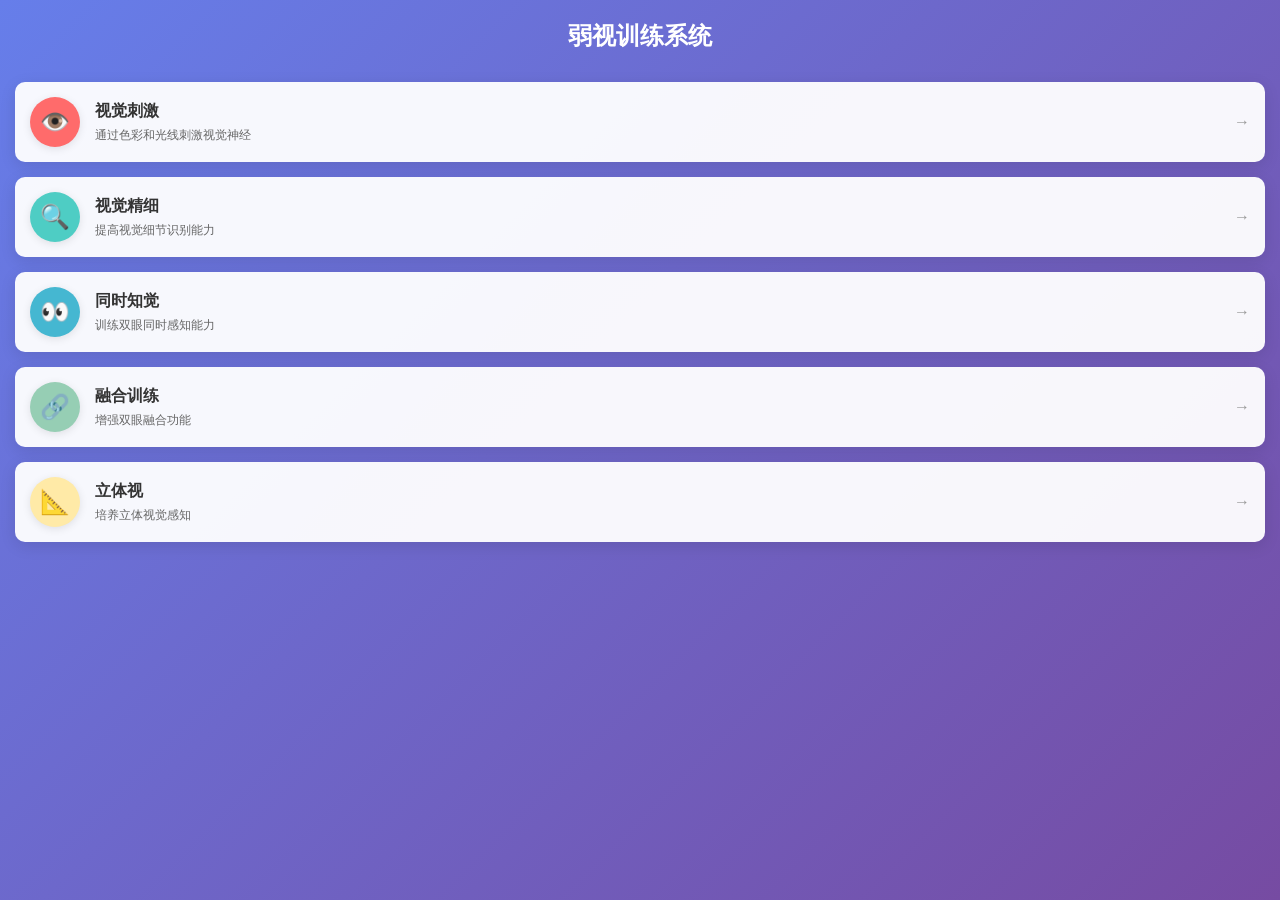
==== index.html @ 5271a369 "首次提交" ====
<!DOCTYPE html>
<html lang="zh-CN">
  <head>
    <link rel="stylesheet" href="/assets/uni.d2d02b84.css">

    <meta charset="UTF-8" />
    <script>
      var coverSupport = 'CSS' in window && typeof CSS.supports === 'function' && (CSS.supports('top: env(a)') ||
        CSS.supports('top: constant(a)'))
      document.write(
        '<meta name="viewport" content="width=device-width, user-scalable=no, initial-scale=1.0, maximum-scale=1.0, minimum-scale=1.0' +
        (coverSupport ? ', viewport-fit=cover' : '') + '" />')
    </script>
    <title>rsxl</title>
    <!--preload-links-->
    <!--app-context-->
    <script type="module" crossorigin src="/assets/index-x67Acqyc.js"></script>
    <link rel="stylesheet" crossorigin href="/assets/index-C7CChAY5.css">
  </head>
  <body>
    <div id="app"><!--app-html--></div>
  </body>
</html>
---- assets/uni.d2d02b84.css ----
@keyframes once-show{0%{top:0}}uni-resize-sensor,uni-resize-sensor>div{position:absolute;left:0;top:0;right:0;bottom:0;overflow:hidden}uni-resize-sensor{display:block;z-index:-1;visibility:hidden;animation:once-show 1ms}uni-resize-sensor>div>div{position:absolute;left:0;top:0}uni-resize-sensor>div:first-child>div{width:100000px;height:100000px}uni-resize-sensor>div:last-child>div{width:200%;height:200%}uni-text[selectable]{cursor:auto;-webkit-user-select:text;user-select:text}uni-text{white-space:pre-line}uni-view{display:block}uni-view[hidden]{display:none}uni-toast{position:fixed;top:0;right:0;bottom:0;left:0;z-index:999;display:block;box-sizing:border-box;pointer-events:none;font-size:16px}.uni-sample-toast{position:fixed;z-index:999;top:50%;left:50%;transform:translate(-50%,-50%);text-align:center;max-width:80%}.uni-simple-toast__text{display:inline-block;vertical-align:middle;color:#fff;background-color:rgba(17,17,17,.7);padding:10px 20px;border-radius:5px;font-size:13px;text-align:center;max-width:100%;word-break:break-word;white-space:normal}uni-toast .uni-mask{pointer-events:auto}.uni-toast{position:fixed;z-index:999;width:8em;top:50%;left:50%;transform:translate(-50%,-50%);background:rgba(17,17,17,.7);text-align:center;border-radius:5px;color:#fff}.uni-toast *{box-sizing:border-box}.uni-toast__icon{margin:20px 0 0;width:38px!important;height:38px!important;vertical-align:baseline!important}.uni-icon_toast{margin:15px 0 0}.uni-icon_toast.uni-icon-success-no-circle:before{color:#fff;font-size:55px}.uni-icon_toast.uni-loading{margin:20px 0 0;width:38px;height:38px;vertical-align:baseline}.uni-toast__content{margin:0 0 15px}uni-web-view{display:flex}uni-web-view.uni-webview--fullscreen{position:absolute;left:0;right:0;top:0;bottom:0}uni-web-view.uni-webview{flex:1}uni-web-view.uni-webview>iframe{width:100%;height:100%;border:none}
---- assets/index-C7CChAY5.css ----
*{margin:0;-webkit-tap-highlight-color:transparent}html,body{-webkit-user-select:none;user-select:none;width:100%;height:100%}body{overflow-x:hidden;font-size:16px}uni-app,uni-page,uni-page-wrapper,uni-page-body{display:block;box-sizing:border-box;width:100%}uni-page-wrapper{position:relative}#app,uni-app,uni-page,uni-page-wrapper{height:100%}.uni-mask{position:fixed;z-index:999;top:0;right:0;left:0;bottom:0;background:rgba(0,0,0,.5)}.uni-fade-enter-active,.uni-fade-leave-active{transition-duration:.25s;transition-property:opacity;transition-timing-function:ease}.uni-fade-enter-from,.uni-fade-leave-active{opacity:0}.uni-loading,uni-button[loading]:before{background-color:transparent;background-image:url(data:image/svg+xml;base64,\ [base64]);background-repeat:no-repeat}.uni-loading{width:20px;height:20px;display:inline-block;vertical-align:middle;animation:uni-loading 1s steps(12,end) infinite;background-size:100%}@keyframes uni-loading{0%{transform:rotate3d(0,0,1,0)}to{transform:rotate3d(0,0,1,360deg)}}html{--primary-color: #007aff;--UI-BG: #fff;--UI-BG-1: #f7f7f7;--UI-BG-2: #fff;--UI-BG-3: #f7f7f7;--UI-BG-4: #4c4c4c;--UI-BG-5: #fff;--UI-FG: #000;--UI-FG-0: rgba(0, 0, 0, .9);--UI-FG-HALF: rgba(0, 0, 0, .9);--UI-FG-1: rgba(0, 0, 0, .5);--UI-FG-2: rgba(0, 0, 0, .3);--UI-FG-3: rgba(0, 0, 0, .1)}uni-page[data-type] uni-page-body{background-color:transparent}body:after{position:fixed;content:"";left:-1000px;top:-1000px;animation:shadow-preload .1s;animation-delay:3s}@keyframes shadow-preload{0%{background-image:url(https://cdn.dcloud.net.cn/img/shadow-grey.png)}to{background-image:url(https://cdn.dcloud.net.cn/img/shadow-grey.png)}}.uni-async-error{position:absolute;left:0;right:0;top:0;bottom:0;color:#999;padding:100px 10px;text-align:center}.uni-async-loading{box-sizing:border-box;width:100%;padding:50px;text-align:center}.uni-async-loading .uni-loading{width:30px;height:30px}uni-page-head{display:block;box-sizing:border-box}.uni-page-head{position:fixed;left:var(--window-left);right:var(--window-right);height:44px;height:calc(44px + constant(safe-area-inset-top));height:calc(44px + env(safe-area-inset-top));padding:7px 3px;padding-top:calc(7px + constant(safe-area-inset-top));padding-top:calc(7px + env(safe-area-inset-top));display:flex;overflow:hidden;justify-content:space-between;box-sizing:border-box;z-index:998;color:#fff;background-color:#000;transition-property:all}.uni-page-head *{box-sizing:border-box}.uni-page-head .uni-btn-icon{overflow:hidden;min-width:1em;font-style:normal}.uni-page-head-titlePenetrate,.uni-page-head-titlePenetrate .uni-page-head-bd,.uni-page-head-titlePenetrate .uni-page-head-bd *{pointer-events:none}.uni-page-head-titlePenetrate *{pointer-events:auto}.uni-page-head.uni-page-head-transparent .uni-page-head-ft>div{justify-content:center}.uni-page-head~.uni-placeholder{width:100%;height:44px;height:calc(44px + constant(safe-area-inset-top));height:calc(44px + env(safe-area-inset-top))}.uni-placeholder-titlePenetrate{pointer-events:none}.uni-page-head-hd{display:flex;align-items:center;font-size:16px}.uni-page-head-bd{position:absolute;left:70px;right:70px;min-width:0;-webkit-user-select:auto;user-select:auto}.uni-page-head-btn{position:relative;width:auto;margin:0 2px;word-break:keep-all;white-space:pre;cursor:pointer;font-size:0px}.uni-page-head-transparent .uni-page-head-btn{display:flex;align-items:center;width:32px;height:32px;border-radius:50%;background-color:rgba(0,0,0,.5)}.uni-page-head-btn-red-dot:after{content:attr(badge-text);position:absolute;right:0;top:0;background-color:red;color:#fff;width:18px;height:18px;line-height:18px;border-radius:18px;overflow:hidden;transform:scale(.5) translate(40%,-40%);transform-origin:100% 0}.uni-page-head-btn-red-dot[badge-text]:after{font-size:12px;width:auto;min-width:18px;max-width:42px;text-align:center;padding:0 3px;transform:scale(.7) translate(40%,-40%)}.uni-page-head-btn-select svg{vertical-align:middle;margin-left:2px;transform:rotate(270deg) scale(.8)}.uni-page-head-search{position:relative;display:flex;flex:1;margin:0 2px;line-height:30px;font-size:15px}.uni-page-head-search-input{width:100%;height:100%;padding-left:34px;text-align:left}.uni-page-head-search-input .uni-input-input:disabled{pointer-events:none}.uni-page-head-search-placeholder{position:absolute;max-width:100%;height:100%;padding-left:34px;overflow:hidden;word-break:keep-all;white-space:pre}.uni-page-head-search-placeholder-right{right:0}.uni-page-head-search-placeholder-center{left:50%;transform:translate(-50%)}.uni-page-head-search-icon{position:absolute;top:0;left:2px;width:30px;height:30px;display:flex;justify-content:center;align-items:center}.uni-page-head-ft{display:flex;align-items:center;flex-direction:row-reverse;font-size:13px}.uni-page-head__title{font-weight:700;font-size:16px;line-height:30px;text-align:center;overflow:hidden;white-space:nowrap;text-overflow:ellipsis}.uni-page-head__title .uni-loading{width:16px;height:16px;margin-top:-3px}.uni-page-head__title .uni-page-head__title_image{width:auto;height:26px;vertical-align:middle}.uni-page-head-shadow{overflow:visible}.uni-page-head-shadow:after{content:"";position:absolute;left:0;right:0;top:100%;height:5px;background-size:100% 100%}uni-page-head[uni-page-head-type=default]~uni-page-wrapper{height:calc(100% - 44px);height:calc(100% - 44px - constant(safe-area-inset-top));height:calc(100% - 44px - env(safe-area-inset-top))}.uni-page-head-shadow-grey:after{background-image:url(https://cdn.dcloud.net.cn/img/shadow-grey.png)}.uni-page-head-shadow-blue:after{background-image:url(https://cdn.dcloud.net.cn/img/shadow-blue.png)}.uni-page-head-shadow-green:after{background-image:url(https://cdn.dcloud.net.cn/img/shadow-green.png)}.uni-page-head-shadow-orange:after{background-image:url(https://cdn.dcloud.net.cn/img/shadow-orange.png)}.uni-page-head-shadow-red:after{background-image:url(https://cdn.dcloud.net.cn/img/shadow-red.png)}.uni-page-head-shadow-yellow:after{background-image:url(https://cdn.dcloud.net.cn/img/shadow-yellow.png)}
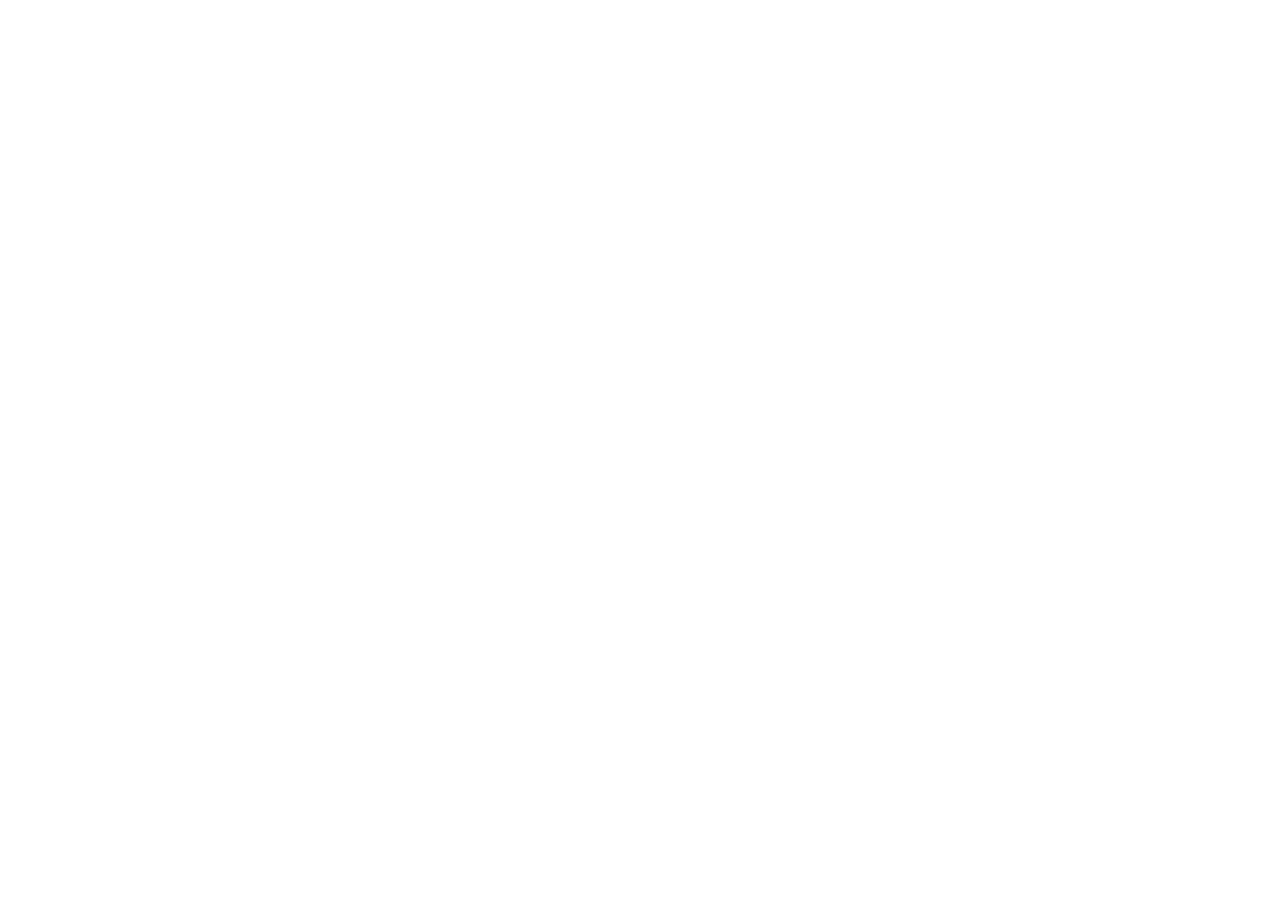
==== commit e20bedfd: "添加键盘显示与隐藏，添加视觉刺激中的键盘显示，添加视觉刺激中的说明" ====
--- a/index.html
+++ b/index.html
@@ -14,7 +14,7 @@
     <title>rsxl</title>
     <!--preload-links-->
     <!--app-context-->
-    <script type="module" crossorigin src="/assets/index-x67Acqyc.js"></script>
+    <script type="module" crossorigin src="/assets/index-DnNSOts4.js"></script>
     <link rel="stylesheet" crossorigin href="/assets/index-C7CChAY5.css">
   </head>
   <body>
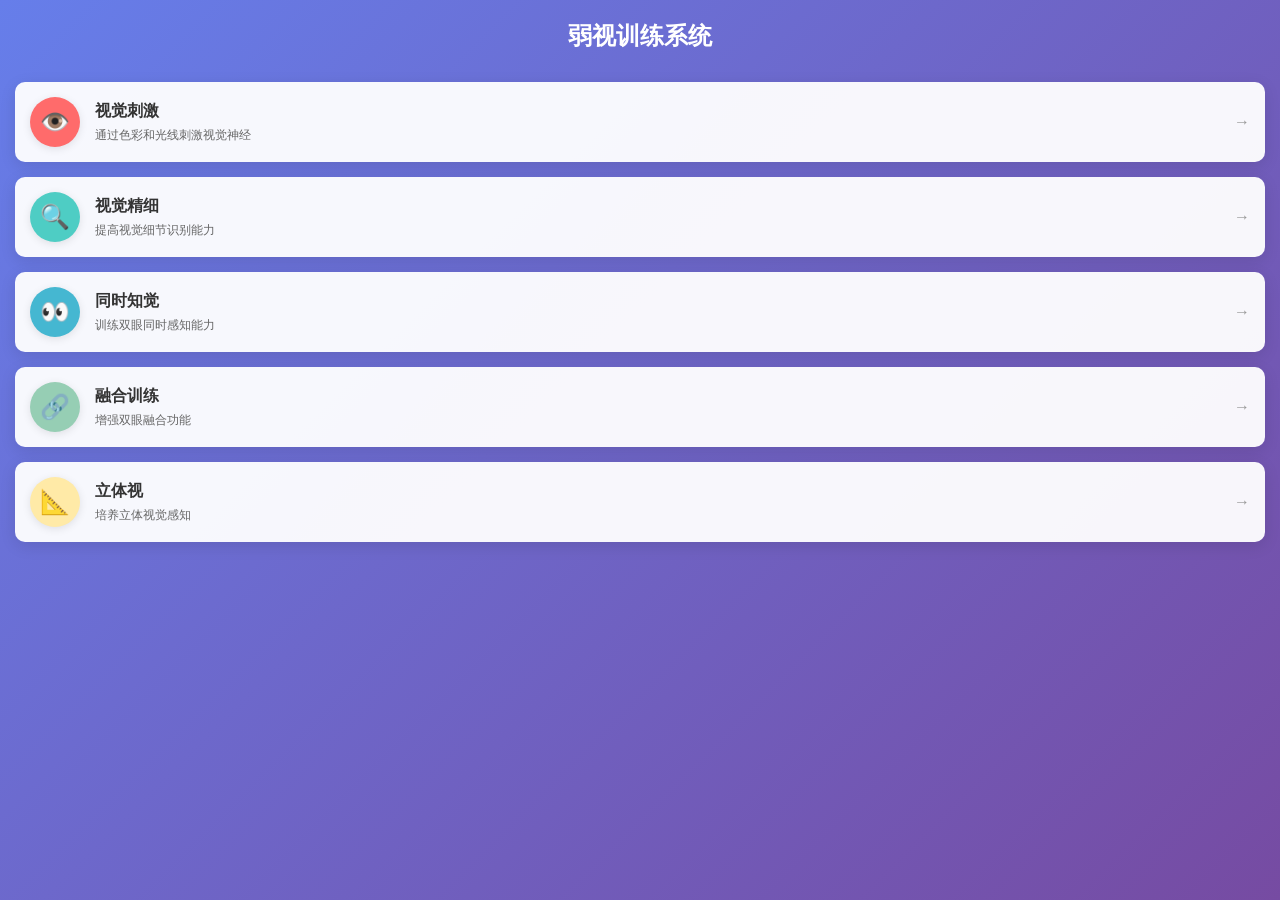
==== commit 003c8a08: "增加键盘显示" ====
--- a/index.html
+++ b/index.html
@@ -14,7 +14,7 @@
     <title>rsxl</title>
     <!--preload-links-->
     <!--app-context-->
-    <script type="module" crossorigin src="/assets/index-DnNSOts4.js"></script>
+    <script type="module" crossorigin src="/assets/index-7PPScFtT.js"></script>
     <link rel="stylesheet" crossorigin href="/assets/index-C7CChAY5.css">
   </head>
   <body>
